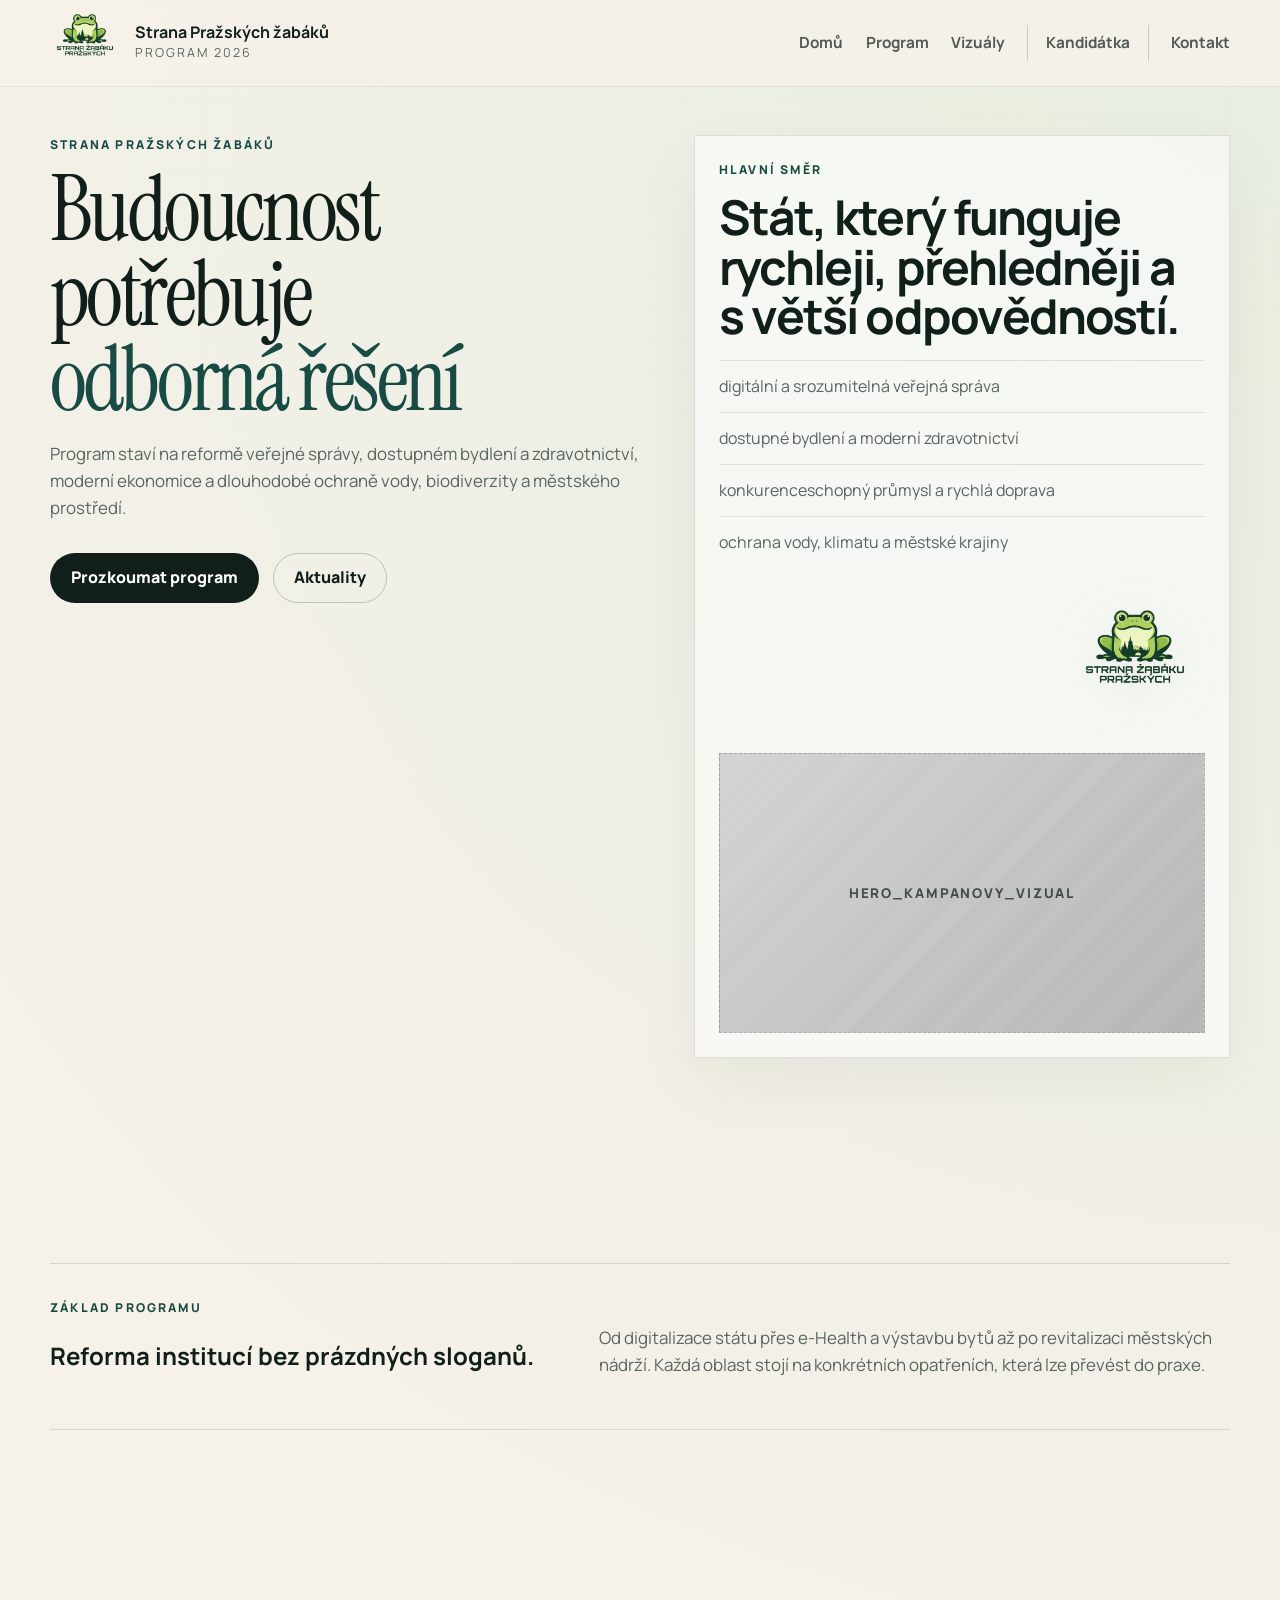
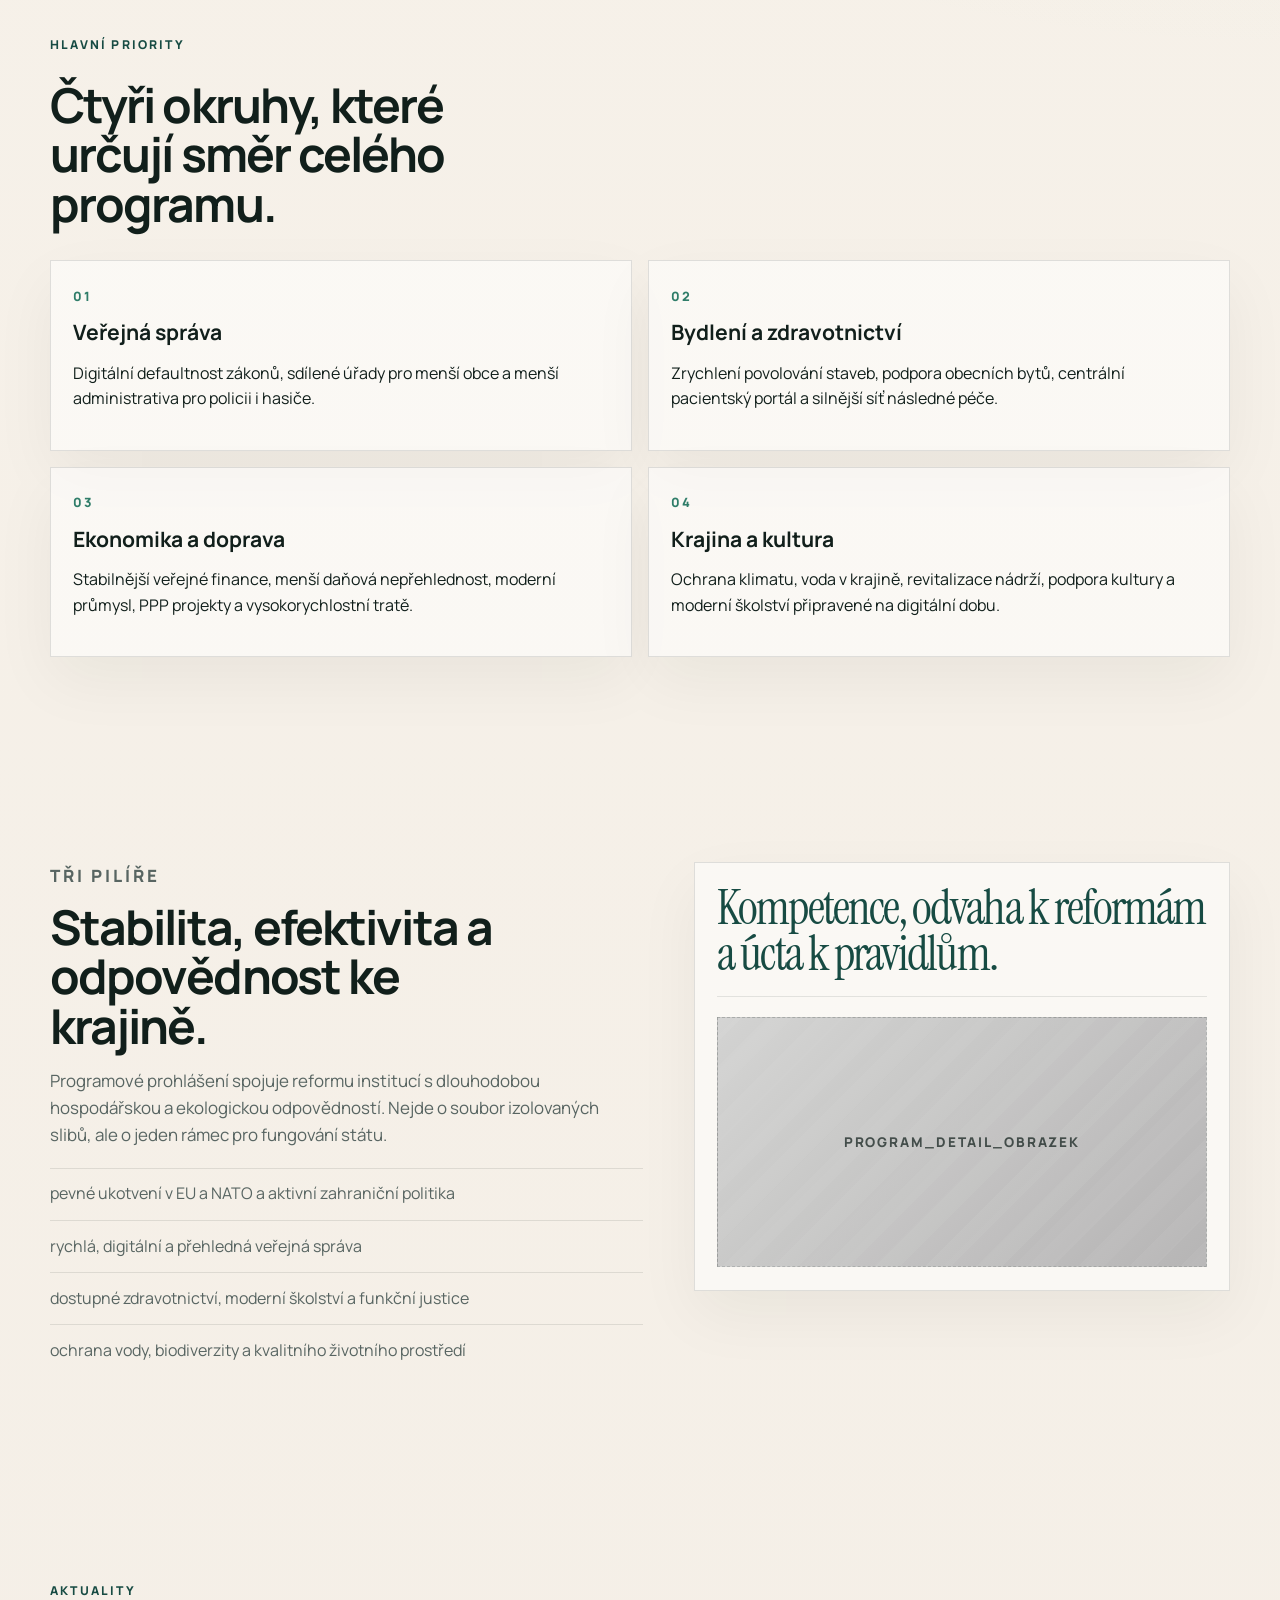
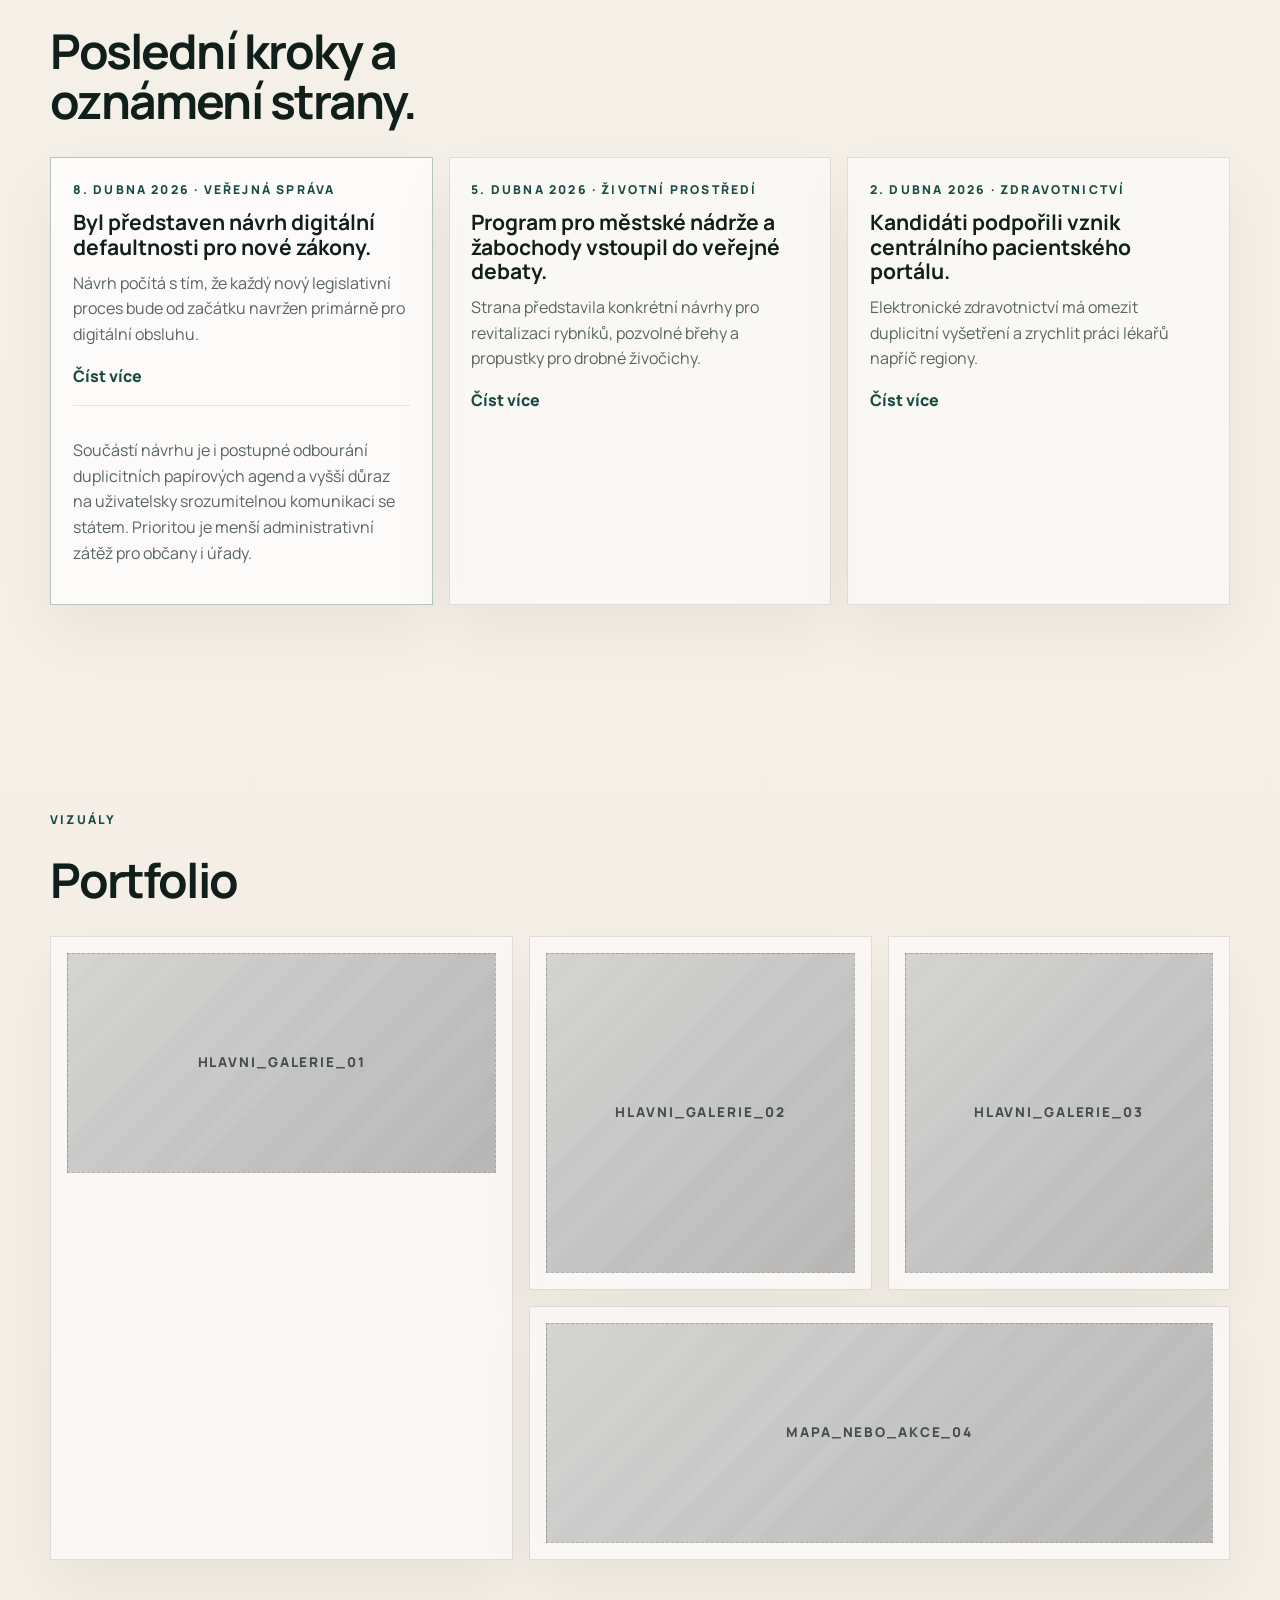
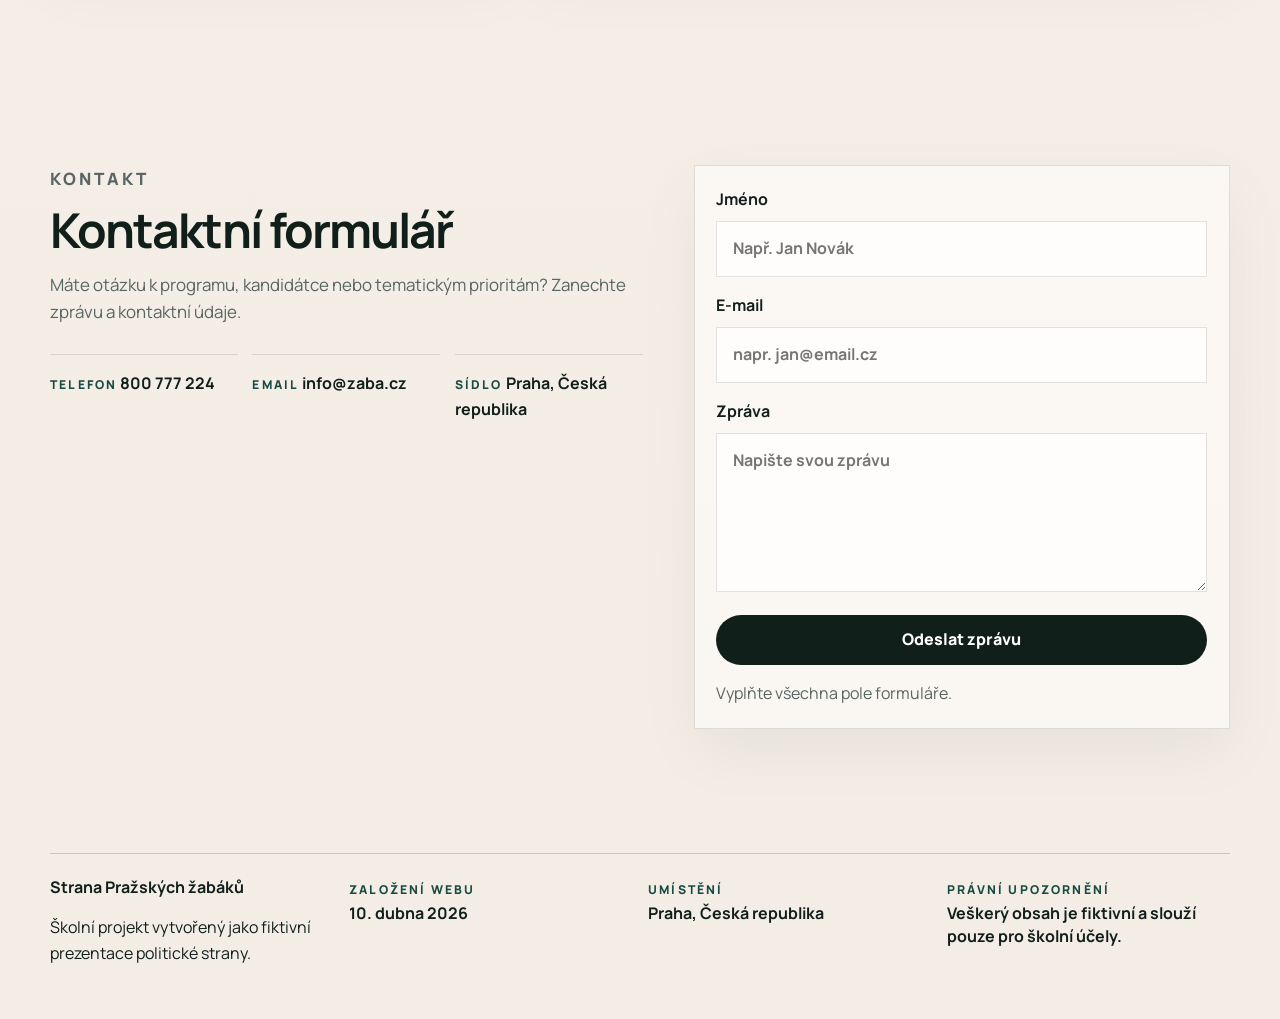
==== index.html @ 67747f06 "Initial website for Strana Prazskych zabaku" ====
<!DOCTYPE html>
<html lang="cs">
  <head>
    <meta charset="UTF-8" />
    <meta name="viewport" content="width=device-width, initial-scale=1.0" />
    <title>Strana Pražských žabáků</title>
    <meta
      name="description"
      content="Program a aktuality Strany Pražských žabáků."
    />
    <link rel="preconnect" href="https://fonts.googleapis.com" />
    <link rel="preconnect" href="https://fonts.gstatic.com" crossorigin />
    <link
      href="https://fonts.googleapis.com/css2?family=Instrument+Serif:ital@0;1&family=Manrope:wght@400;500;600;700;800&display=swap"
      rel="stylesheet"
    />
    <link rel="icon" type="image/svg+xml" href="assets/img/favicon-frog.svg" />
    <link rel="stylesheet" href="assets/css/style.css" />
    <script defer src="assets/js/main.js"></script>
  </head>
  <body id="page-top" data-page="home">
    <div class="page-shell">
      <header class="site-header">
        <div class="container header-inner">
          <a class="brand" href="index.html" aria-label="Domů">
            <img
              class="brand-logo"
              src="assets/img/logo-zabak.png"
              alt="Logo Strany Pražských žabáků"
            />
            <span class="brand-copy">
              <strong>Strana Pražských žabáků</strong>
              <small>Program 2026</small>
            </span>
          </a>

          <button
            class="nav-toggle"
            type="button"
            aria-expanded="false"
            aria-controls="site-nav"
          >
            Menu
          </button>

          <nav class="site-nav" id="site-nav" aria-label="Hlavní navigace">
            <a href="#page-top">Domů</a>
            <a href="#program">Program</a>
            <a href="#galerie">Vizuály</a>
            <a class="nav-link-featured" href="kandidatka.html">Kandidátka</a>
            <a href="#kontakt">Kontakt</a>
          </nav>
        </div>
      </header>

      <main>
        <section class="hero section snap-section" id="hero" data-reveal>
          <div class="container hero-grid">
            <div class="hero-copy">
              <p class="eyebrow">Strana Pražských žabáků</p>
              <h1>
                Budoucnost potřebuje
                <span
                  class="rotating-line"
                  data-words="moderní stát|odborná řešení|zdravou krajinu|quack quack"
                  >moderní stát</span
                >
              </h1>
              <p class="hero-lead">
                Program staví na reformě veřejné správy, dostupném bydlení a
                zdravotnictví, moderní ekonomice a dlouhodobé ochraně vody,
                biodiverzity a městského prostředí.
              </p>
              <div class="hero-actions">
                <a class="button button-primary" href="#program">Prozkoumat program</a>
                <a class="button button-secondary" href="#aktuality">Aktuality</a>
              </div>
            </div>

            <div class="hero-visual">
              <div class="hero-panel">
                <p class="panel-eyebrow">Hlavní směr</p>
                <h2>Stát, který funguje rychleji, přehledněji a s větší odpovědností.</h2>
                <ul class="panel-list">
                  <li>digitální a srozumitelná veřejná správa</li>
                  <li>dostupné bydlení a moderní zdravotnictví</li>
                  <li>konkurenceschopný průmysl a rychlá doprava</li>
                  <li>ochrana vody, klimatu a městské krajiny</li>
                </ul>
                <img
                  class="mascot-logo"
                  src="assets/img/logo-zabak.png"
                  alt="Žabácký maskot strany"
                />
                <div class="placeholder-frame">
                  <span>HERO_KAMPANOVY_VIZUAL</span>
                </div>
              </div>
            </div>
          </div>
        </section>

        <section class="section intro-band snap-section" id="program" data-reveal>
          <div class="container split-band">
            <div>
              <p class="eyebrow">Základ programu</p>
              <h2>Reforma institucí bez prázdných sloganů.</h2>
            </div>
            <p class="section-text">
              Od digitalizace státu přes e-Health a výstavbu bytů až po
              revitalizaci městských nádrží. Každá oblast stojí na konkrétních
              opatřeních, která lze převést do praxe.
            </p>
          </div>
        </section>

        <section class="section snap-section" id="priority" data-reveal>
          <div class="container">
            <div class="section-heading">
              <p class="eyebrow">Hlavní priority</p>
              <h2>Čtyři okruhy, které určují směr celého programu.</h2>
            </div>

            <div class="priority-grid">
              <article class="priority-card">
                <span class="priority-index">01</span>
                <h3>Veřejná správa</h3>
                <p>
                  Digitální defaultnost zákonů, sdílené úřady pro menší obce a
                  menší administrativa pro policii i hasiče.
                </p>
              </article>

              <article class="priority-card">
                <span class="priority-index">02</span>
                <h3>Bydlení a zdravotnictví</h3>
                <p>
                  Zrychlení povolování staveb, podpora obecních bytů, centrální
                  pacientský portál a silnější síť následné péče.
                </p>
              </article>

              <article class="priority-card">
                <span class="priority-index">03</span>
                <h3>Ekonomika a doprava</h3>
                <p>
                  Stabilnější veřejné finance, menší daňová nepřehlednost,
                  moderní průmysl, PPP projekty a vysokorychlostní tratě.
                </p>
              </article>

              <article class="priority-card">
                <span class="priority-index">04</span>
                <h3>Krajina a kultura</h3>
                <p>
                  Ochrana klimatu, voda v krajině, revitalizace nádrží,
                  podpora kultury a moderní školství připravené na digitální dobu.
                </p>
              </article>
            </div>
          </div>
        </section>

        <section class="section manifesto-section snap-section" data-reveal>
          <div class="container manifesto-grid">
            <div class="manifesto-copy">
              <p class="eyebrow">Tři pilíře</p>
              <h2>Stabilita, efektivita a odpovědnost ke krajině.</h2>
              <p>
                Programové prohlášení spojuje reformu institucí s dlouhodobou
                hospodářskou a ekologickou odpovědností. Nejde o soubor izolovaných
                slibů, ale o jeden rámec pro fungování státu.
              </p>
              <ul class="check-list">
                <li>pevné ukotvení v EU a NATO a aktivní zahraniční politika</li>
                <li>rychlá, digitální a přehledná veřejná správa</li>
                <li>dostupné zdravotnictví, moderní školství a funkční justice</li>
                <li>ochrana vody, biodiverzity a kvalitního životního prostředí</li>
              </ul>
            </div>

            <aside class="manifesto-panel">
              <div class="panel-quote">
                <p>
                  Kompetence, odvaha k reformám a úcta k pravidlům.
                </p>
              </div>
              <div class="mini-placeholder">
                <span>PROGRAM_DETAIL_OBRAZEK</span>
              </div>
            </aside>
          </div>
        </section>

        <section class="section news-section snap-section" id="aktuality" data-reveal>
          <div class="container">
            <div class="section-heading">
              <p class="eyebrow">Aktuality</p>
              <h2>Poslední kroky a oznámení strany.</h2>
            </div>

            <div class="news-layout">
              <article class="news-card is-open">
                <p class="news-meta">8. dubna 2026 · veřejná správa</p>
                <h3>Byl představen návrh digitální defaultnosti pro nové zákony.</h3>
                <p class="news-preview">
                  Návrh počítá s tím, že každý nový legislativní proces bude od
                  začátku navržen primárně pro digitální obsluhu.
                </p>
                <button class="news-toggle" type="button">Číst více</button>
                <div class="news-body">
                  <p>
                    Součástí návrhu je i postupné odbourání duplicitních papírových
                    agend a vyšší důraz na uživatelsky srozumitelnou komunikaci se
                    státem. Prioritou je menší administrativní zátěž pro občany i úřady.
                  </p>
                </div>
              </article>

              <article class="news-card">
                <p class="news-meta">5. dubna 2026 · životní prostředí</p>
                <h3>Program pro městské nádrže a žabochody vstoupil do veřejné debaty.</h3>
                <p class="news-preview">
                  Strana představila konkrétní návrhy pro revitalizaci rybníků,
                  pozvolné břehy a propustky pro drobné živočichy.
                </p>
                <button class="news-toggle" type="button">Číst více</button>
                <div class="news-body" hidden>
                  <p>
                    Opatření se týkají zejména městských a příměstských lokalit,
                    kde současná infrastruktura často přerušuje přirozenou migraci
                    obojživelníků. Cílem je spojit ochranu biodiverzity s lepší
                    kvalitou veřejného prostoru.
                  </p>
                </div>
              </article>

              <article class="news-card">
                <p class="news-meta">2. dubna 2026 · zdravotnictví</p>
                <h3>Kandidáti podpořili vznik centrálního pacientského portálu.</h3>
                <p class="news-preview">
                  Elektronické zdravotnictví má omezit duplicitní vyšetření a
                  zrychlit práci lékařů napříč regiony.
                </p>
                <button class="news-toggle" type="button">Číst více</button>
                <div class="news-body" hidden>
                  <p>
                    Návrh počítá s přístupem přes bankovní identitu a s bezpečným
                    sdílením dat se souhlasem pacienta. Zdravotnictví má podle
                    programu stát na prevenci, datech a lepší dostupnosti péče.
                  </p>
                </div>
              </article>
            </div>
          </div>
        </section>

        <section class="section gallery-section snap-section" id="galerie" data-reveal>
          <div class="container">
            <div class="section-heading">
              <p class="eyebrow">Vizuály</p>
              <h2>Portfolio</h2>
            </div>

            <div class="gallery-grid">
              <div class="visual-card large">
                <div class="image-placeholder">
                  <span>HLAVNI_GALERIE_01</span>
                </div>
              </div>
              <div class="visual-card">
                <div class="image-placeholder portrait">
                  <span>HLAVNI_GALERIE_02</span>
                </div>
              </div>
              <div class="visual-card">
                <div class="image-placeholder portrait">
                  <span>HLAVNI_GALERIE_03</span>
                </div>
              </div>
              <div class="visual-card wide">
                <div class="image-placeholder">
                  <span>MAPA_NEBO_AKCE_04</span>
                </div>
              </div>
            </div>
          </div>
        </section>

        <section class="section hotline-section snap-section" id="kontakt" data-reveal>
          <div class="container hotline-grid">
            <div class="hotline-copy">
              <p class="eyebrow">Kontakt</p>
              <h2>Kontaktní formulář</h2>
              <p>
                Máte otázku k programu, kandidátce nebo tematickým prioritám?
                Zanechte zprávu a kontaktní údaje.
              </p>
              <div class="contact-points">
                <div>
                  <span>Telefon</span>
                  <strong>800 777 224</strong>
                </div>
                <div>
                  <span>Email</span>
                  <strong>info@zaba.cz</strong>
                </div>
                <div>
                  <span>Sídlo</span>
                  <strong>Praha, Česká republika</strong>
                </div>
              </div>
            </div>

            <form class="contact-form" id="contact-form">
              <label>
                Jméno
                <input type="text" name="name" placeholder="Např. Jan Novák" required />
              </label>
              <label>
                E-mail
                <input
                  type="email"
                  name="email"
                  placeholder="napr. jan@email.cz"
                  required
                />
              </label>
              <label>
                Zpráva
                <textarea
                  name="message"
                  rows="5"
                  placeholder="Napište svou zprávu"
                  required
                ></textarea>
              </label>
              <button class="button button-primary button-full" type="submit">
                Odeslat zprávu
              </button>
              <p class="form-note" id="form-status" aria-live="polite">Vyplňte všechna pole formuláře.</p>
            </form>
          </div>
        </section>
      </main>

      <footer class="site-footer">
        <div class="container footer-grid">
          <div>
            <strong>Strana Pražských žabáků</strong>
            <p>Školní projekt vytvořený jako fiktivní prezentace politické strany.</p>
          </div>
          <div>
            <span>Založení webu</span>
            <strong>10. dubna 2026</strong>
          </div>
          <div>
            <span>Umístění</span>
            <strong>Praha, Česká republika</strong>
          </div>
          <div>
            <span>Právní upozornění</span>
            <strong>Veškerý obsah je fiktivní a slouží pouze pro školní účely.</strong>
          </div>
        </div>
      </footer>
    </div>
  </body>
</html>
---- assets/css/style.css ----
:root {
  --bg: #f5f0e8;
  --surface: #fbf7f1;
  --surface-strong: #eee7dd;
  --green-900: #174b43;
  --green-700: #2f7d69;
  --green-500: #6fcf97;
  --ink: #111f1b;
  --muted: #586562;
  --line: rgba(17, 31, 27, 0.12);
  --line-strong: rgba(17, 31, 27, 0.22);
  --shadow: 0 24px 60px rgba(17, 31, 27, 0.05);
  --radius-xl: 20px;
  --radius-lg: 12px;
  --radius-md: 8px;
  --container: min(1180px, calc(100% - 48px));
  --header-height: 86px;
}

*,
*::before,
*::after {
  box-sizing: border-box;
}

html {
  scroll-behavior: smooth;
}

body {
  margin: 0;
  font-family: "Manrope", "Segoe UI", sans-serif;
  color: var(--ink);
  background:
    radial-gradient(circle at top right, rgba(111, 207, 151, 0.12), transparent 28%),
    linear-gradient(180deg, #f7f2ea 0%, #f3ede5 100%);
  line-height: 1.6;
}

body::before {
  content: "";
  position: fixed;
  inset: 0;
  pointer-events: none;
  background:
    linear-gradient(rgba(17, 31, 27, 0.025) 1px, transparent 1px),
    linear-gradient(90deg, rgba(17, 31, 27, 0.025) 1px, transparent 1px);
  background-size: 34px 34px;
  mask-image: linear-gradient(180deg, black 0%, transparent 82%);
  opacity: 0.35;
}

img {
  display: block;
  max-width: 100%;
}

a {
  color: inherit;
  text-decoration: none;
}

button,
input,
textarea {
  font: inherit;
}

.container {
  width: var(--container);
  margin: 0 auto;
}

.site-header {
  position: sticky;
  top: 0;
  z-index: 30;
  backdrop-filter: blur(16px);
  background: rgba(247, 242, 234, 0.8);
  border-bottom: 1px solid rgba(17, 31, 27, 0.08);
}

.header-inner {
  min-height: var(--header-height);
  display: flex;
  align-items: center;
  justify-content: space-between;
  gap: 1.5rem;
  position: relative;
}

.brand {
  display: inline-flex;
  align-items: center;
  gap: 0.95rem;
  min-width: 0;
}

.brand-logo {
  width: 70px;
  height: 70px;
  object-fit: contain;
  padding: 0;
  transform: scale(1.14);
  transform-origin: center;
}

.brand-copy {
  display: grid;
  gap: 0.1rem;
}

.brand-copy strong {
  font-size: 1rem;
  line-height: 1.2;
}

.brand-copy small {
  font-size: 0.78rem;
  text-transform: uppercase;
  letter-spacing: 0.16em;
  color: var(--muted);
}

.site-nav {
  display: flex;
  align-items: center;
  gap: 1.4rem;
}

.site-nav a {
  position: relative;
  padding: 0.35rem 0;
  font-size: 0.96rem;
  font-weight: 700;
  color: rgba(17, 31, 27, 0.72);
}

.site-nav a::after {
  content: "";
  position: absolute;
  left: 0;
  right: 0;
  bottom: -0.12rem;
  height: 1px;
  background: var(--green-900);
  transform: scaleX(0);
  transform-origin: left;
  transition: transform 180ms ease;
}

.site-nav a:hover::after,
.site-nav a:focus-visible::after,
.site-nav a.is-active::after {
  transform: scaleX(1);
}

.site-nav a.is-active {
  color: var(--ink);
}

.nav-link-featured {
  padding-left: 1.1rem !important;
  padding-right: 1.1rem !important;
  border-left: 1px solid rgba(17, 31, 27, 0.18);
  border-right: 1px solid rgba(17, 31, 27, 0.18);
}

.nav-toggle {
  display: none;
  border: 1px solid var(--line);
  background: rgba(255, 255, 255, 0.35);
  color: var(--ink);
  padding: 0.7rem 0.95rem;
  border-radius: 999px;
  font-weight: 800;
}

main {
  scroll-snap-type: y proximity;
}

.snap-section {
  scroll-snap-align: start;
}

.section {
  padding: clamp(4.5rem, 8vw, 7rem) 0;
}

.hero {
  min-height: calc(100vh - var(--header-height));
  display: flex;
  align-items: flex-start;
  padding-top: clamp(2rem, 4vw, 3rem);
}

.hero-grid,
.manifesto-grid,
.hotline-grid,
.inner-hero-grid {
  display: grid;
  grid-template-columns: minmax(0, 1.05fr) minmax(360px, 0.95fr);
  gap: clamp(2rem, 4vw, 4rem);
  align-items: start;
}

.hero-copy h1,
.inner-hero h1 {
  margin: 0;
  font-family: "Instrument Serif", Georgia, serif;
  font-weight: 400;
  font-size: clamp(3.6rem, 7vw, 6.5rem);
  line-height: 0.95;
  letter-spacing: -0.04em;
  max-width: 12ch;
}

.rotating-line {
  display: inline-block;
  min-width: 8.5ch;
  color: var(--green-900);
  white-space: nowrap;
  transition:
    opacity 220ms ease,
    transform 220ms ease;
}

.rotating-line.is-changing {
  opacity: 0;
  transform: translateY(12px);
}

.hero-lead,
.section-text,
.manifesto-copy p,
.hotline-copy p,
.candidate-motto {
  font-size: 1.06rem;
  color: var(--muted);
}

.eyebrow,
.panel-eyebrow,
.news-meta,
.contact-points span,
.footer-grid span,
.candidate-role {
  margin: 0 0 0.8rem;
  text-transform: uppercase;
  letter-spacing: 0.18em;
  font-size: 0.76rem;
  font-weight: 800;
  color: var(--green-900);
}

.hero-actions {
  display: flex;
  flex-wrap: wrap;
  gap: 0.9rem;
  margin-top: 2rem;
}

.button {
  display: inline-flex;
  align-items: center;
  justify-content: center;
  min-height: 50px;
  padding: 0 1.25rem;
  border: 1px solid transparent;
  border-radius: 999px;
  font-weight: 800;
  transition:
    transform 160ms ease,
    background-color 160ms ease,
    border-color 160ms ease;
}

.button:hover,
.button:focus-visible {
  transform: translateY(-1px);
}

.button-primary {
  background: var(--ink);
  color: #fff;
}

.button-secondary {
  border-color: var(--line-strong);
  color: var(--ink);
  background: transparent;
}

.button-full {
  width: 100%;
}

.hero-panel,
.priority-card,
.manifesto-panel,
.visual-card,
.news-card,
.candidate-card,
.contact-form,
.timeline-panel {
  background: rgba(255, 255, 255, 0.54);
  border: 1px solid var(--line);
  box-shadow: var(--shadow);
}

.hero-panel {
  padding: 1.5rem;
}

.hero-panel h2,
.section-heading h2,
.manifesto-copy h2,
.hotline-copy h2,
.timeline-panel h2,
.inner-hero h1 {
  margin: 0;
}

.hero-panel h2,
.section-heading h2,
.manifesto-copy h2,
.hotline-copy h2,
.timeline-panel h2 {
  font-size: clamp(2rem, 4vw, 3rem);
  line-height: 1.03;
  letter-spacing: -0.04em;
  max-width: 16ch;
}

.panel-list,
.check-list {
  margin: 1.2rem 0 0;
  padding: 0;
  list-style: none;
}

.panel-list li,
.check-list li {
  padding: 0.8rem 0;
  border-top: 1px solid rgba(17, 31, 27, 0.1);
  color: var(--muted);
}

.candidate-points {
  margin: 1.2rem 0 0;
  padding-left: 1.25rem;
  list-style: disc;
}

.candidate-points li {
  padding: 0.45rem 0 0.45rem 0.1rem;
  color: var(--muted);
}

.mascot-logo {
  width: 140px;
  margin: 1.4rem 0 0 auto;
  filter: drop-shadow(0 14px 30px rgba(23, 75, 67, 0.08));
}

.placeholder-frame,
.image-placeholder,
.mini-placeholder {
  display: grid;
  place-items: center;
  background:
    linear-gradient(135deg, rgba(208, 208, 208, 0.9), rgba(170, 170, 170, 0.82)),
    repeating-linear-gradient(
      -45deg,
      rgba(255, 255, 255, 0.16),
      rgba(255, 255, 255, 0.16) 18px,
      rgba(0, 0, 0, 0.06) 18px,
      rgba(0, 0, 0, 0.06) 36px
    );
  border: 1px dashed rgba(17, 31, 27, 0.18);
  color: rgba(17, 31, 27, 0.72);
  text-align: center;
}

.placeholder-frame {
  min-height: 280px;
  margin-top: 1.4rem;
}

.placeholder-frame span,
.image-placeholder span,
.mini-placeholder span {
  padding: 0.7rem;
  font-size: 0.84rem;
  font-weight: 800;
  letter-spacing: 0.14em;
}

.split-band {
  display: grid;
  grid-template-columns: minmax(0, 0.9fr) minmax(0, 1.1fr);
  gap: 2rem;
  align-items: end;
  padding: 2.1rem 0;
  border-top: 1px solid var(--line);
  border-bottom: 1px solid var(--line);
}

.section-heading {
  display: grid;
  gap: 0.8rem;
  margin-bottom: 2rem;
}

.priority-grid {
  display: grid;
  grid-template-columns: repeat(2, minmax(0, 1fr));
  gap: 1rem;
}

.priority-card,
.news-card,
.candidate-card,
.contact-form {
  padding: 1.35rem;
}

.priority-card h3,
.news-card h3,
.candidate-card h3 {
  margin: 0 0 0.75rem;
  font-size: 1.32rem;
  line-height: 1.15;
}

.priority-index {
  display: inline-block;
  margin-bottom: 0.9rem;
  font-size: 0.8rem;
  font-weight: 800;
  letter-spacing: 0.18em;
  color: var(--green-700);
}

.manifesto-panel {
  padding: 1.4rem;
}

.panel-quote {
  padding-bottom: 1.2rem;
  border-bottom: 1px solid rgba(17, 31, 27, 0.1);
  font-family: "Instrument Serif", Georgia, serif;
  font-size: clamp(2rem, 4vw, 3rem);
  line-height: 0.95;
  letter-spacing: -0.04em;
  color: var(--green-900);
}

.panel-quote p {
  margin: 0;
}

.mini-placeholder {
  min-height: 250px;
  margin-top: 1.3rem;
}

.news-layout {
  display: grid;
  grid-template-columns: repeat(3, minmax(0, 1fr));
  gap: 1rem;
}

.news-meta {
  margin-bottom: 0.7rem;
}

.news-preview {
  color: var(--muted);
  margin: 0;
}

.news-toggle {
  width: fit-content;
  margin-top: 1rem;
  padding: 0;
  background: transparent;
  border: 0;
  font-weight: 800;
  color: var(--green-900);
  cursor: pointer;
}

.news-body {
  margin-top: 1rem;
  padding-top: 1rem;
  border-top: 1px solid rgba(17, 31, 27, 0.1);
  color: var(--muted);
}

.news-card.is-open {
  border-color: rgba(23, 75, 67, 0.3);
  background: rgba(255, 255, 255, 0.74);
}

.gallery-grid {
  display: grid;
  grid-template-columns: 1.15fr 0.85fr 0.85fr;
  gap: 1rem;
}

.visual-card {
  padding: 1rem;
  min-height: 220px;
}

.visual-card.large {
  grid-row: span 2;
}

.visual-card.wide {
  grid-column: span 2;
}

.image-placeholder {
  min-height: 100%;
  min-height: 220px;
}

.image-placeholder.portrait {
  min-height: 320px;
}

.image-placeholder.compact {
  min-height: 300px;
}

.contact-points {
  display: grid;
  grid-template-columns: repeat(3, minmax(0, 1fr));
  gap: 0.9rem;
  margin-top: 1.8rem;
}

.contact-points div {
  padding: 1rem 0;
  border-top: 1px solid var(--line);
}

.contact-form label {
  display: block;
  margin-bottom: 1rem;
  font-weight: 700;
}

.contact-form input,
.contact-form textarea {
  width: 100%;
  margin-top: 0.5rem;
  border: 1px solid var(--line);
  border-radius: 0;
  background: rgba(255, 255, 255, 0.72);
  color: var(--ink);
  padding: 0.9rem 0.95rem;
  outline: none;
  transition:
    border-color 160ms ease,
    background-color 160ms ease;
}

.contact-form input:focus,
.contact-form textarea:focus {
  border-color: var(--green-700);
  background: #fff;
}

.form-note {
  margin: 1rem 0 0;
  color: var(--muted);
}

.form-note.is-success {
  color: var(--green-900);
  font-weight: 700;
}

.inner-page-shell {
  background:
    radial-gradient(circle at top right, rgba(111, 207, 151, 0.1), transparent 24%),
    linear-gradient(180deg, #f7f2ea 0%, #f2ece4 100%);
}

.inner-hero {
  padding-top: clamp(5rem, 9vw, 7rem);
}

.hero-side-panel {
  display: flex;
  justify-content: flex-end;
}

.candidate-grid {
  display: grid;
  grid-template-columns: repeat(2, minmax(0, 1fr));
  gap: 1rem;
}

.candidate-top {
  display: grid;
  grid-template-columns: 180px 1fr;
  gap: 1rem;
  align-items: start;
  margin-bottom: 1rem;
}

.candidate-top .image-placeholder {
  min-height: 220px;
}

.timeline-panel {
  display: grid;
  grid-template-columns: minmax(0, 1fr) minmax(0, 1fr);
  gap: 2rem;
  padding: 2.5rem 1.25rem;
  border-top: 1px solid var(--line);
  border-bottom: 1px solid var(--line);
  box-shadow: none;
  background: transparent;
  align-items: center;
}

.site-footer {
  padding: 1.3rem 0 2.3rem;
}

.footer-grid {
  display: grid;
  grid-template-columns: repeat(4, minmax(0, 1fr));
  gap: 1rem;
  padding-top: 1.4rem;
  border-top: 1px solid rgba(17, 31, 27, 0.18);
}

.footer-grid strong {
  display: block;
  line-height: 1.45;
}

[data-reveal] {
  opacity: 0;
  transform: translateY(26px);
  transition:
    opacity 560ms ease,
    transform 560ms ease;
}

[data-reveal].is-visible {
  opacity: 1;
  transform: translateY(0);
}

@media (max-width: 1024px) {
  .hero-grid,
  .manifesto-grid,
  .hotline-grid,
  .inner-hero-grid,
  .split-band,
  .timeline-panel,
  .contact-points,
  .footer-grid,
  .news-layout,
  .candidate-grid,
  .priority-grid {
    grid-template-columns: 1fr;
  }

  .gallery-grid {
    grid-template-columns: 1fr;
  }

  .visual-card.large,
  .visual-card.wide {
    grid-row: auto;
    grid-column: auto;
  }
}

@media (max-width: 920px) {
  .nav-toggle {
    display: inline-flex;
    align-items: center;
    justify-content: center;
  }

  .site-nav {
    position: absolute;
    top: calc(100% + 0.7rem);
    left: 0;
    right: 0;
    display: none;
    flex-direction: column;
    align-items: stretch;
    gap: 0;
    padding: 0.6rem 0;
    background: rgba(247, 242, 234, 0.98);
    border: 1px solid var(--line);
  }

  .site-header.is-open .site-nav {
    display: flex;
  }

  .site-nav a {
    padding: 0.95rem 1rem;
  }

  .nav-link-featured {
    padding-left: 1rem !important;
    padding-right: 1rem !important;
    border-left: 0;
    border-right: 0;
  }

  .hero,
  .section {
    min-height: auto;
  }

  .hero-grid,
  .inner-hero-grid {
    align-items: start;
  }
}

@media (max-width: 640px) {
  :root {
    --container: min(100% - 32px, 100%);
  }

  .brand-copy small {
    display: none;
  }

  .brand-logo {
    width: 62px;
    height: 62px;
  }

  .hero-copy h1,
  .inner-hero h1 {
    font-size: clamp(3rem, 16vw, 4.5rem);
  }

  .hero-panel h2,
  .section-heading h2,
  .manifesto-copy h2,
  .hotline-copy h2,
  .timeline-panel h2 {
    font-size: clamp(1.8rem, 9vw, 2.6rem);
  }

  .candidate-top {
    grid-template-columns: 1fr;
  }

  .mascot-logo {
    margin-left: 0;
  }

  .timeline-panel {
    padding-left: 0;
    padding-right: 0;
  }
}

@media (prefers-reduced-motion: reduce) {
  html {
    scroll-behavior: auto;
  }

  * {
    animation: none !important;
    transition: none !important;
  }

  [data-reveal] {
    opacity: 1;
    transform: none;
  }
}
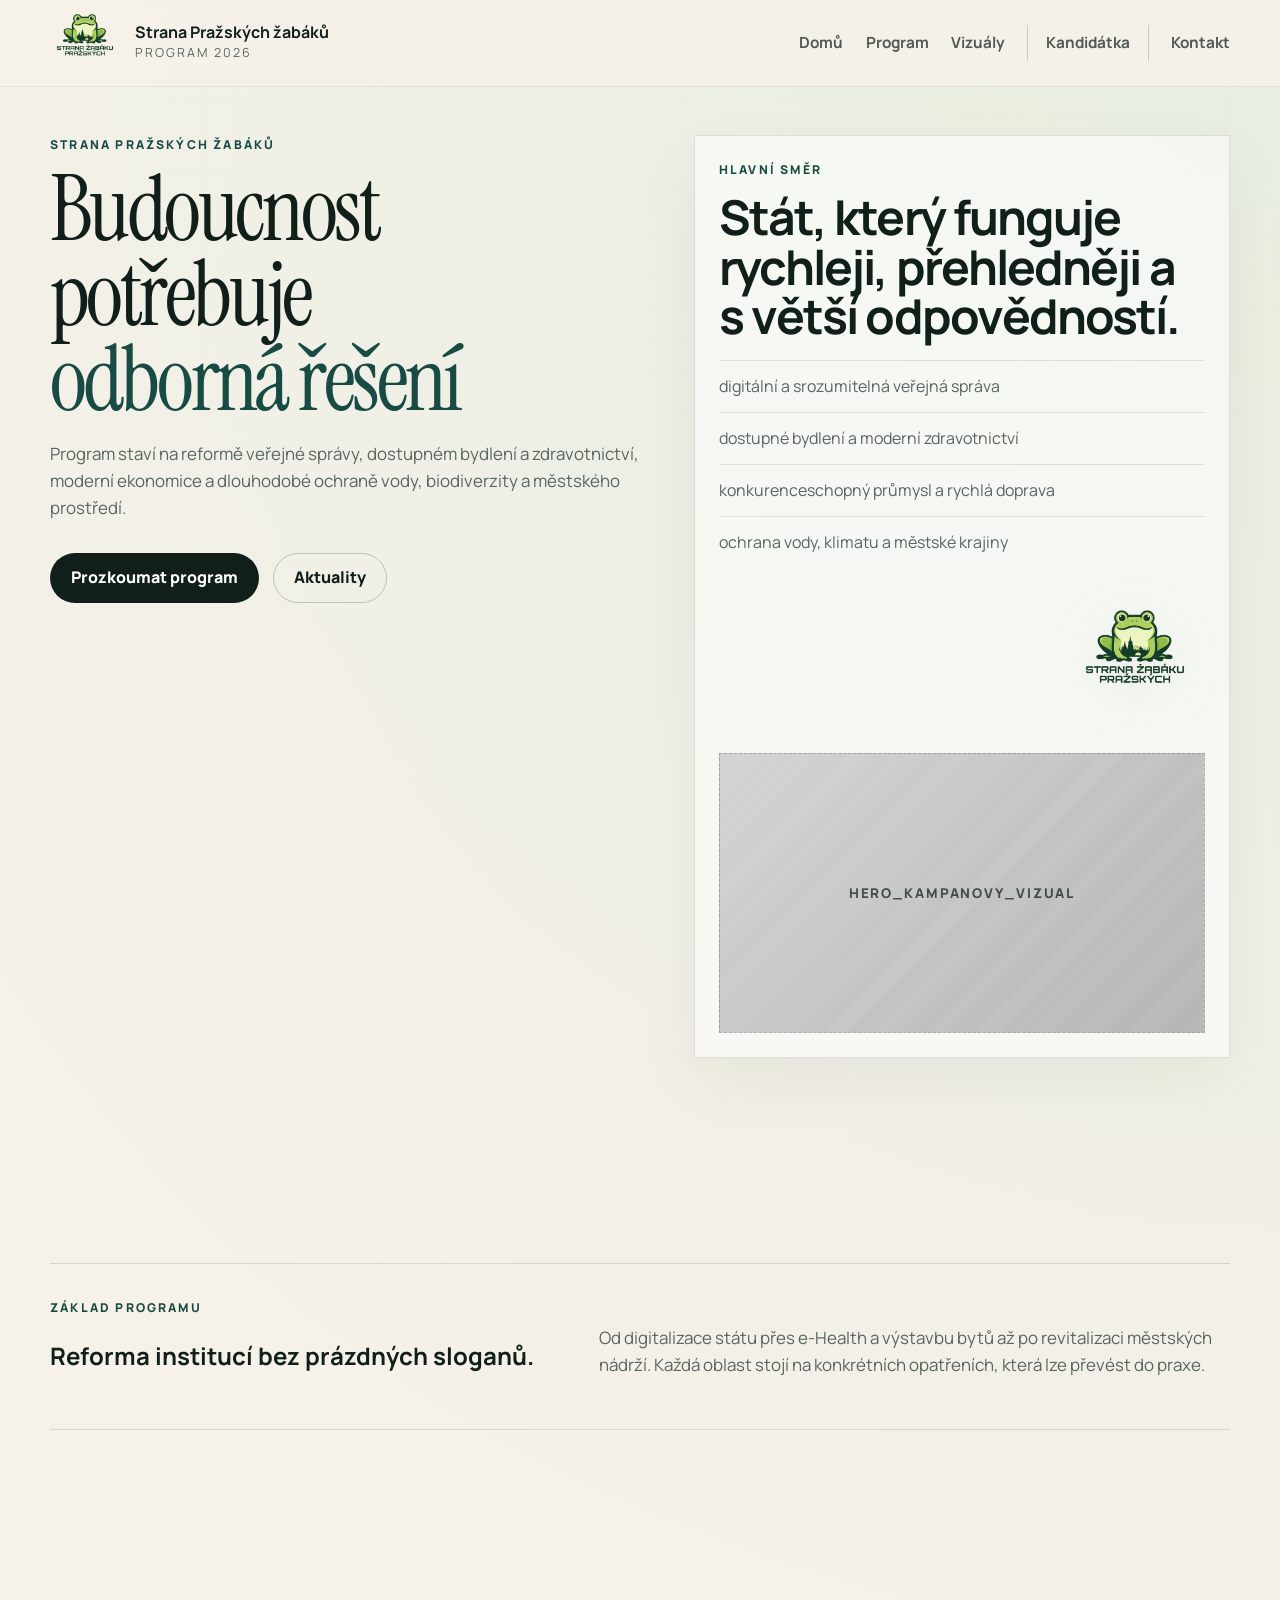
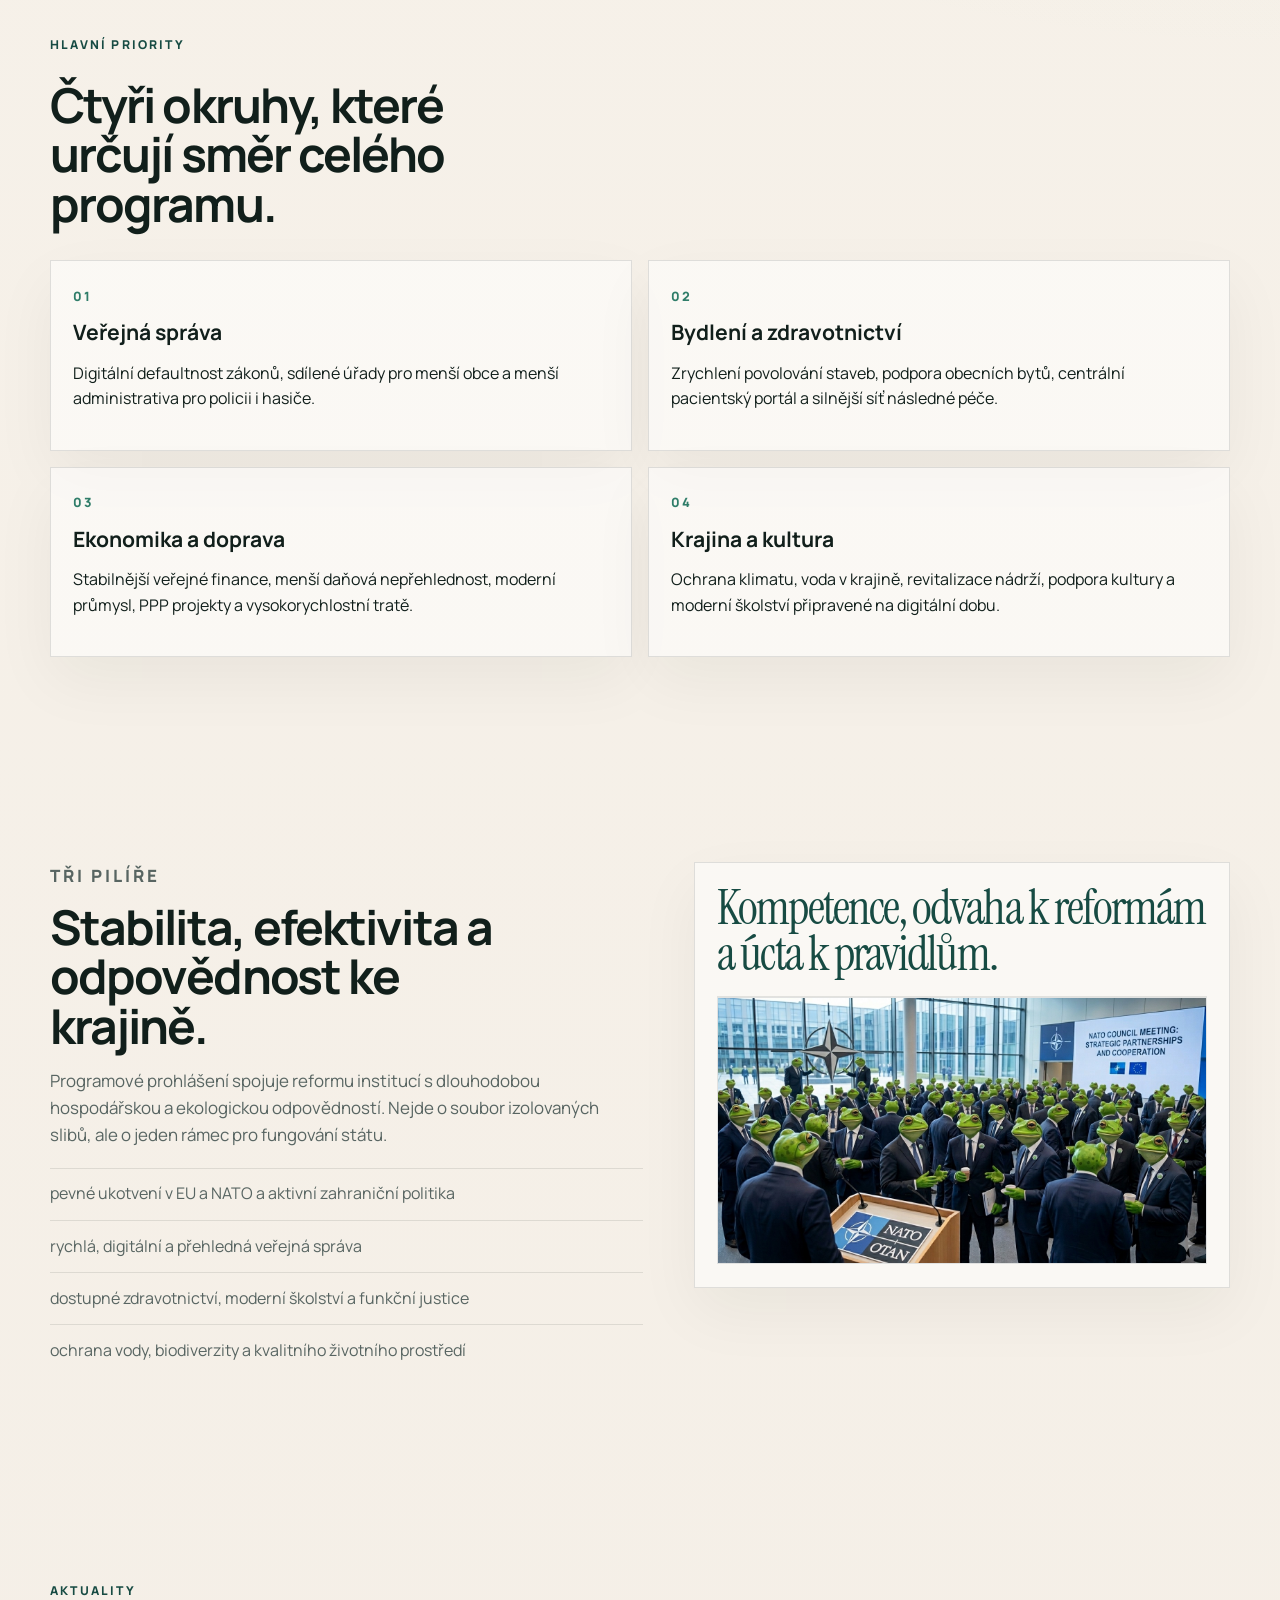
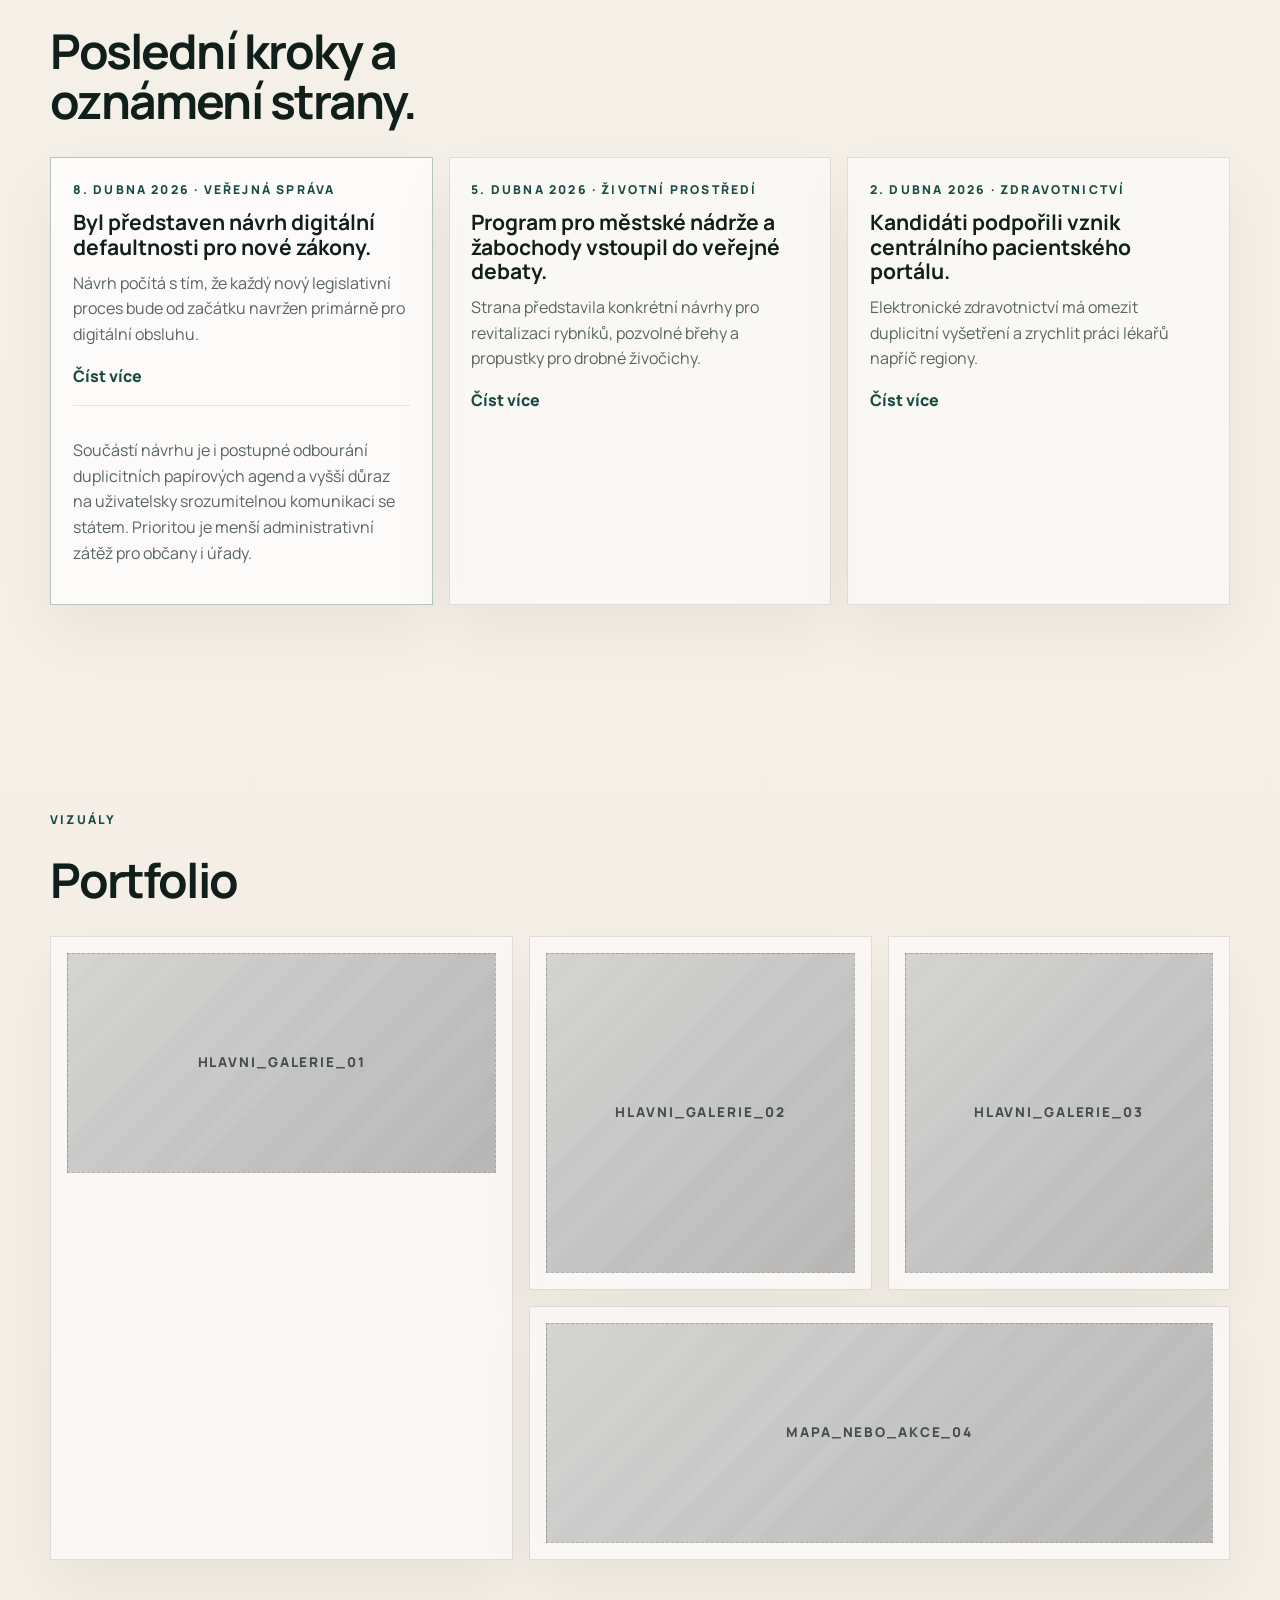
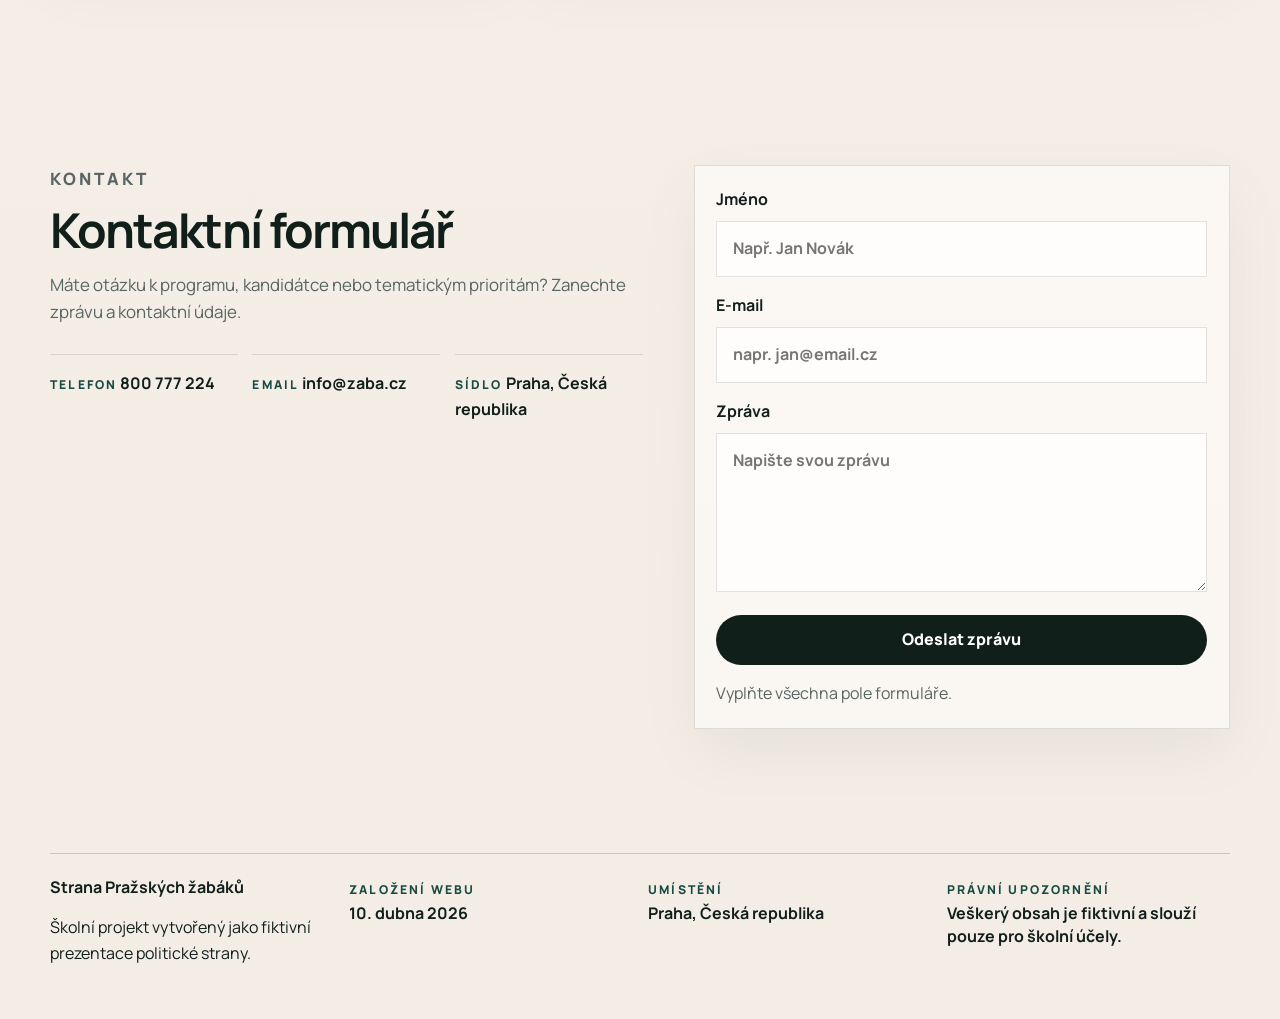
==== commit eb666956: "Add first batch of campaign images" ====
--- a/index.html
+++ b/index.html
@@ -185,8 +185,12 @@
                   Kompetence, odvaha k reformám a úcta k pravidlům.
                 </p>
               </div>
-              <div class="mini-placeholder">
-                <span>PROGRAM_DETAIL_OBRAZEK</span>
+              <div class="image-frame">
+                <img
+                  class="content-photo"
+                  src="assets/img/program-detail-obrazek.png"
+                  alt="Programový vizuál Strany Pražských žabáků"
+                />
               </div>
             </aside>
           </div>
--- a/assets/css/style.css
+++ b/assets/css/style.css
@@ -37,6 +37,21 @@
   line-height: 1.6;
 }
 
+@media (min-width: 921px) {
+  body {
+    cursor: url("../img/cursor-frog.png") 10 8, auto;
+  }
+
+  a,
+  button,
+  input,
+  textarea,
+  select,
+  label {
+    cursor: url("../img/cursor-frog.png") 10 8, pointer;
+  }
+}
+
 body::before {
   content: "";
   position: fixed;
@@ -366,7 +381,8 @@
 
 .placeholder-frame,
 .image-placeholder,
-.mini-placeholder {
+.mini-placeholder,
+.image-frame {
   display: grid;
   place-items: center;
   background:
@@ -397,6 +413,18 @@
   letter-spacing: 0.14em;
 }
 
+.image-frame {
+  overflow: hidden;
+  border: 1px solid rgba(17, 31, 27, 0.12);
+  background: rgba(255, 255, 255, 0.72);
+}
+
+.content-photo {
+  width: 100%;
+  height: 100%;
+  object-fit: cover;
+}
+
 .split-band {
   display: grid;
   grid-template-columns: minmax(0, 0.9fr) minmax(0, 1.1fr);
@@ -523,16 +551,19 @@
   grid-column: span 2;
 }
 
-.image-placeholder {
+.image-placeholder,
+.image-frame {
   min-height: 100%;
   min-height: 220px;
 }
 
-.image-placeholder.portrait {
+.image-placeholder.portrait,
+.image-frame.portrait {
   min-height: 320px;
 }
 
-.image-placeholder.compact {
+.image-placeholder.compact,
+.image-frame.compact {
   min-height: 300px;
 }
 
@@ -614,7 +645,8 @@
   margin-bottom: 1rem;
 }
 
-.candidate-top .image-placeholder {
+.candidate-top .image-placeholder,
+.candidate-top .image-frame {
   min-height: 220px;
 }
 
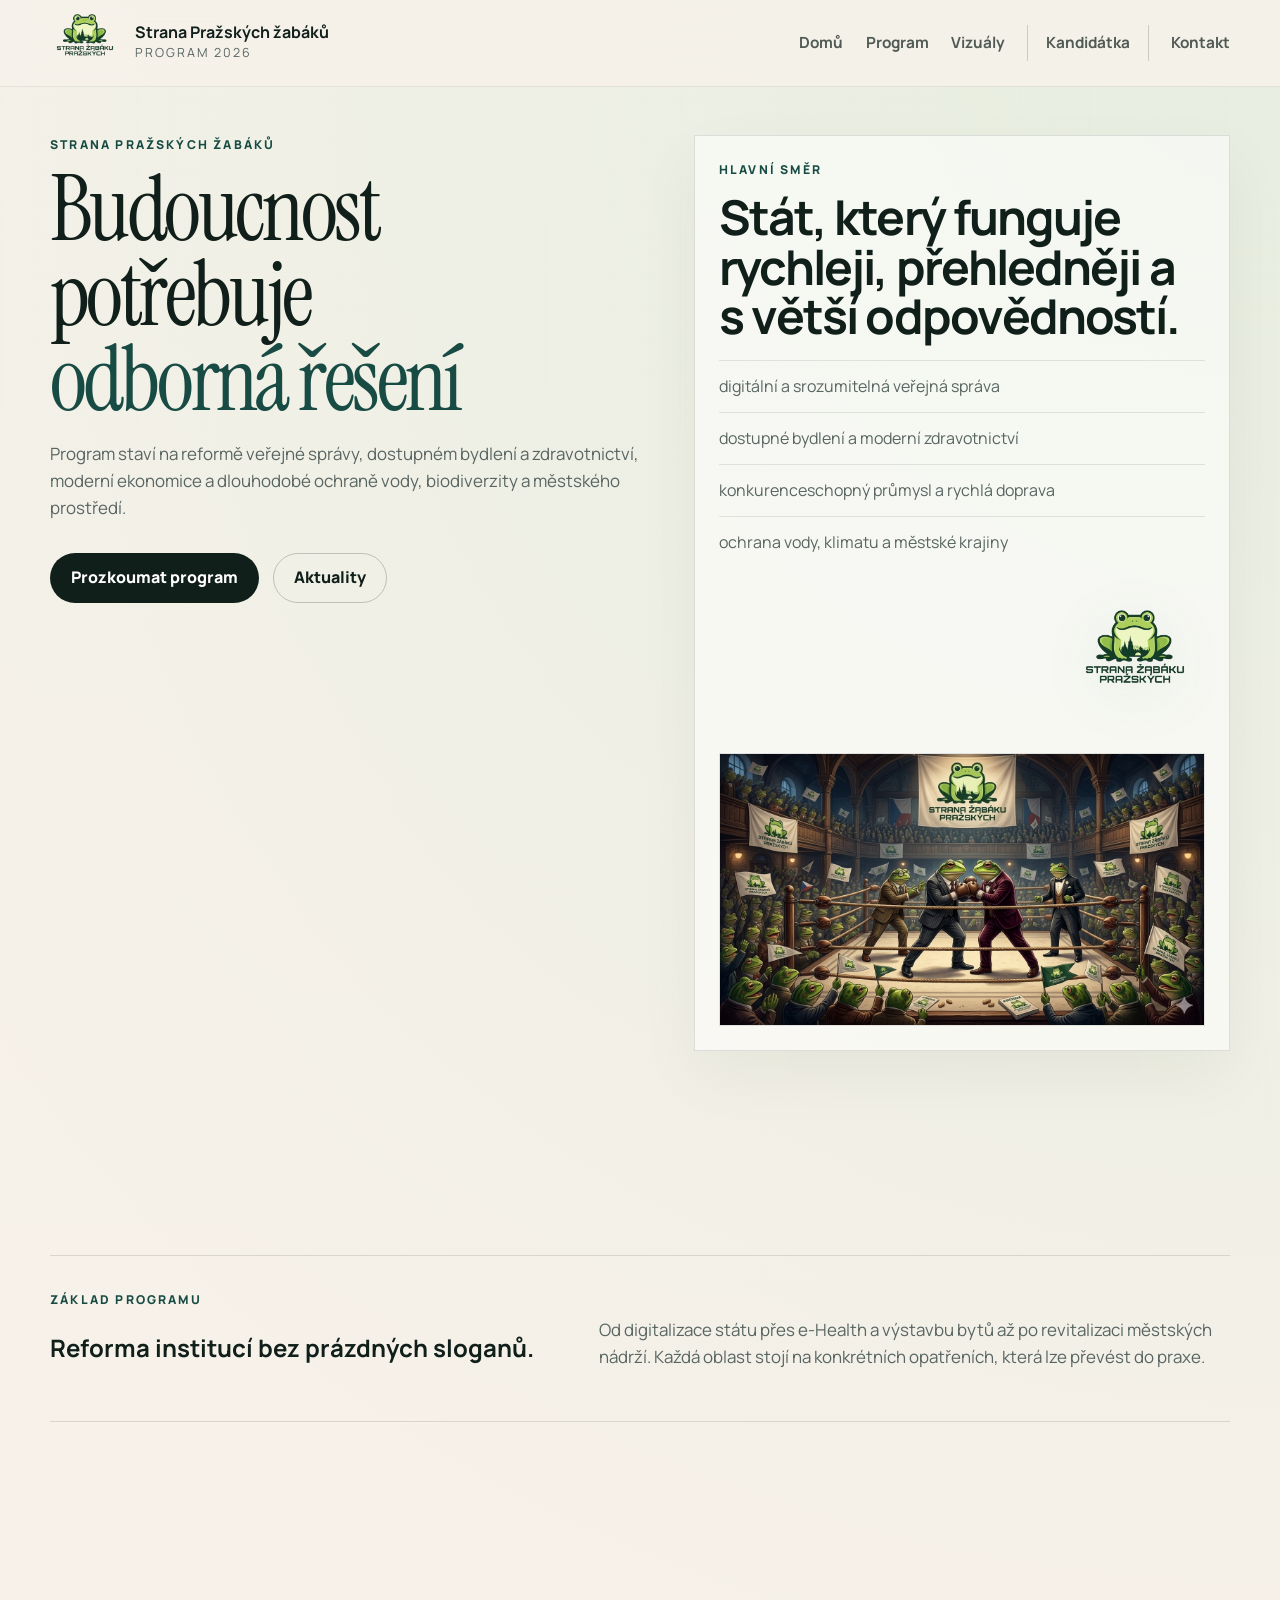
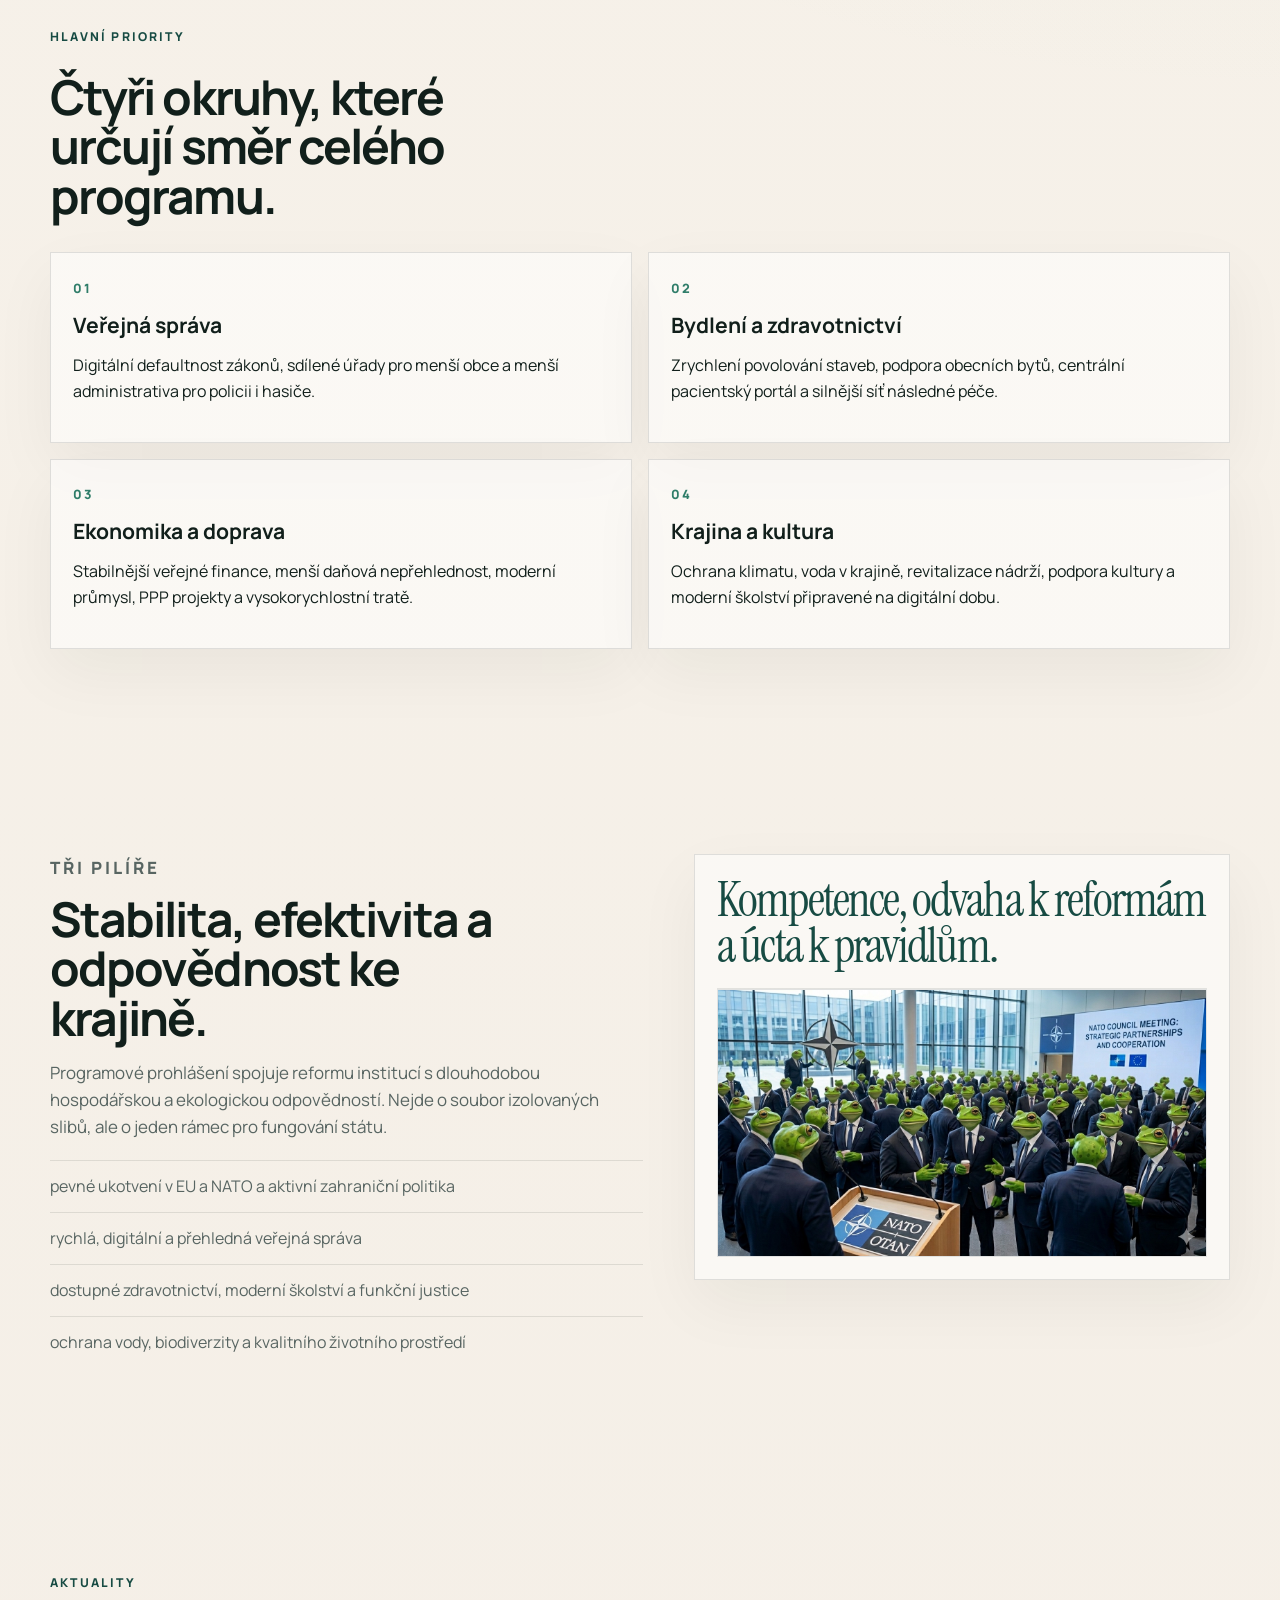
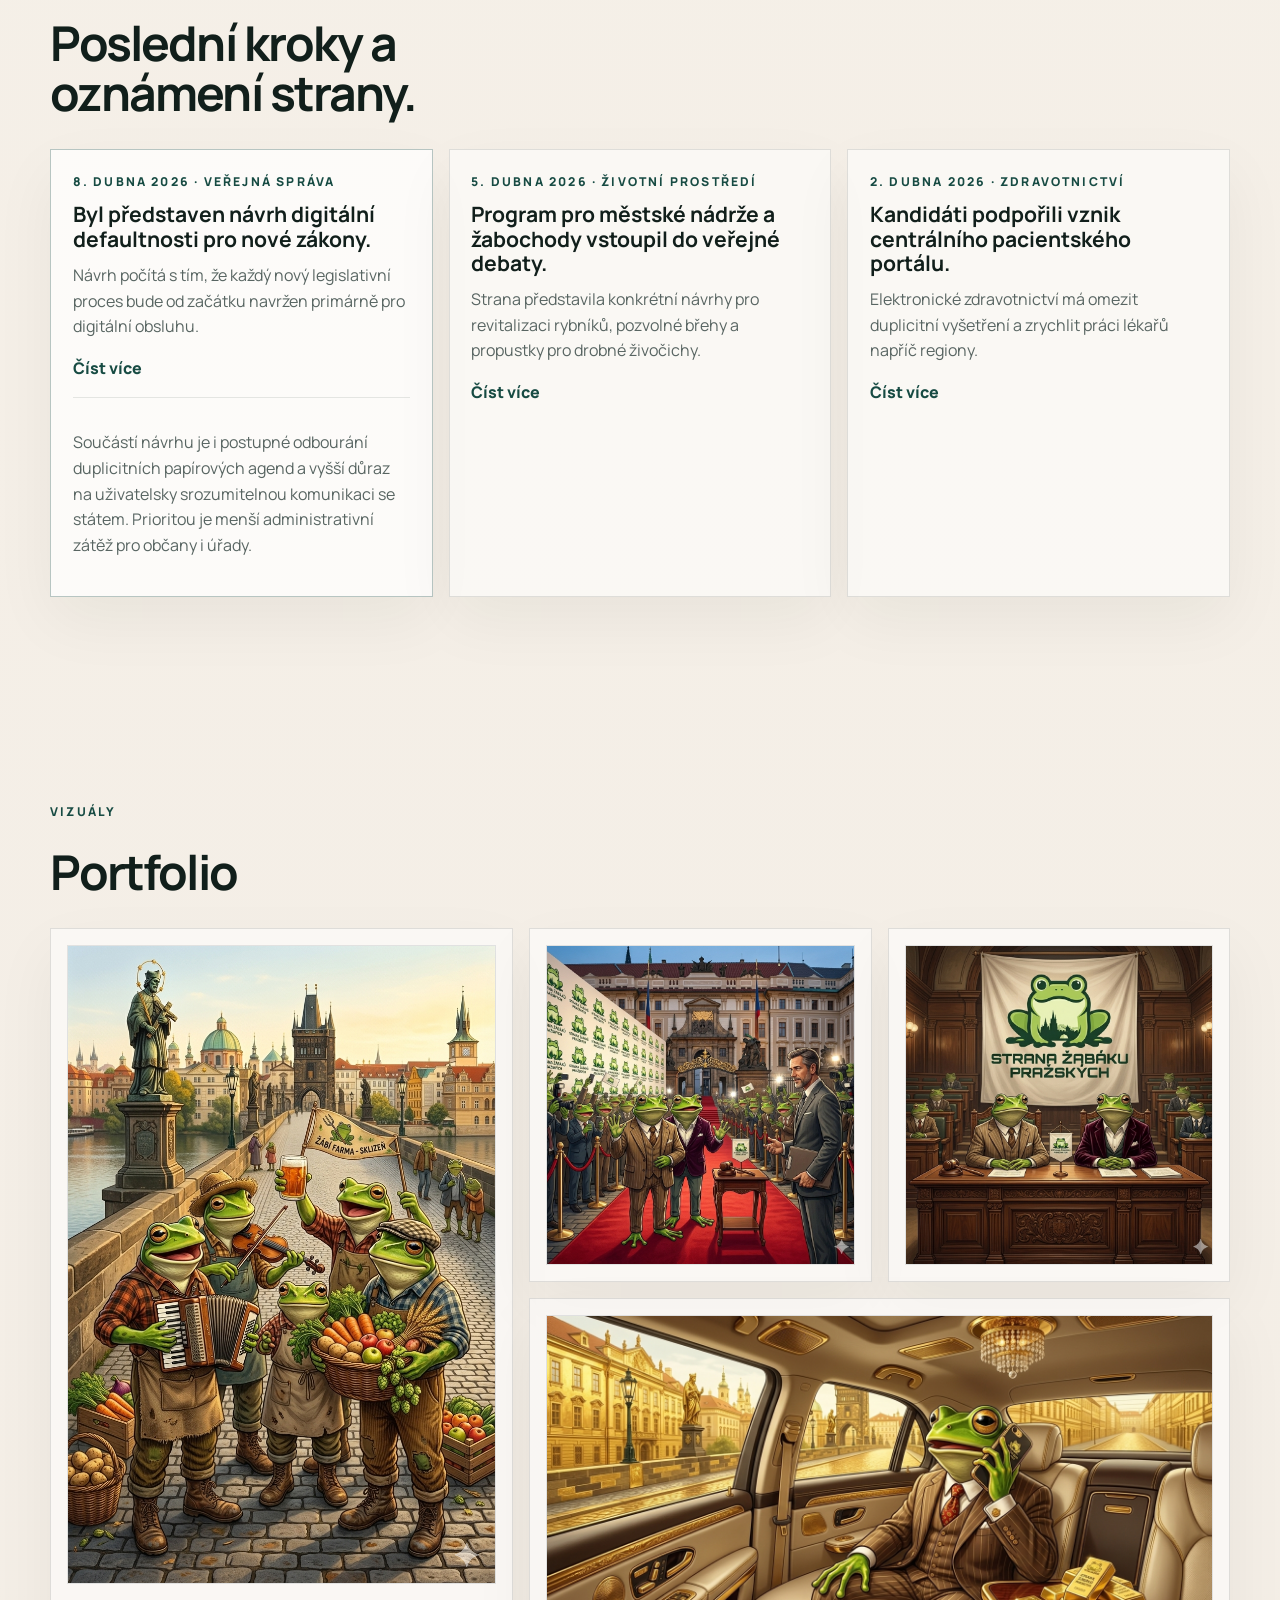
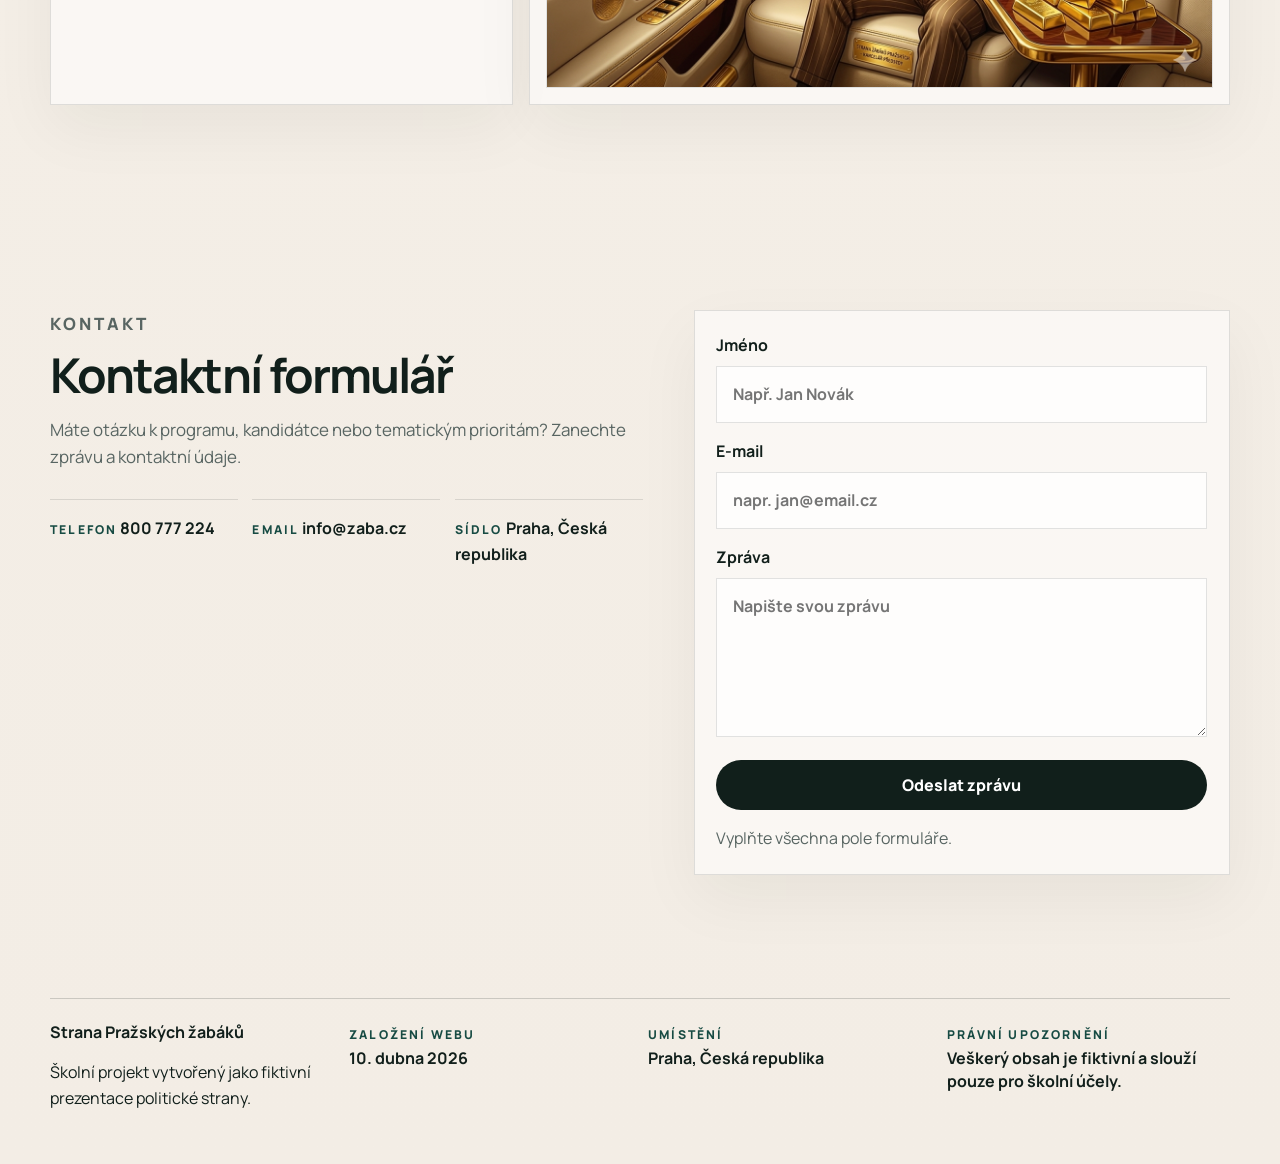
==== commit 672e8f02: "Add homepage imagery and refine mobile candidate crops" ====
--- a/index.html
+++ b/index.html
@@ -92,8 +92,12 @@
                   src="assets/img/logo-zabak.png"
                   alt="Žabácký maskot strany"
                 />
-                <div class="placeholder-frame">
-                  <span>HERO_KAMPANOVY_VIZUAL</span>
+                <div class="image-frame hero-media-frame">
+                  <img
+                    class="content-photo hero-content-photo"
+                    src="assets/img/hero-kampanovy-vizual.png"
+                    alt="Hlavní kampaňový vizuál Strany Pražských žabáků"
+                  />
                 </div>
               </div>
             </div>
@@ -268,23 +272,39 @@
 
             <div class="gallery-grid">
               <div class="visual-card large">
-                <div class="image-placeholder">
-                  <span>HLAVNI_GALERIE_01</span>
+                <div class="image-frame">
+                  <img
+                    class="content-photo"
+                    src="assets/img/hlavni-galerie-1.png"
+                    alt="Kampaňová fotografie galerie 1"
+                  />
                 </div>
               </div>
               <div class="visual-card">
-                <div class="image-placeholder portrait">
-                  <span>HLAVNI_GALERIE_02</span>
+                <div class="image-frame portrait">
+                  <img
+                    class="content-photo"
+                    src="assets/img/hlavni-galerie-2.png"
+                    alt="Kampaňová fotografie galerie 2"
+                  />
                 </div>
               </div>
               <div class="visual-card">
-                <div class="image-placeholder portrait">
-                  <span>HLAVNI_GALERIE_03</span>
+                <div class="image-frame portrait">
+                  <img
+                    class="content-photo"
+                    src="assets/img/hlavni-galerie-3.png"
+                    alt="Kampaňová fotografie galerie 3"
+                  />
                 </div>
               </div>
               <div class="visual-card wide">
-                <div class="image-placeholder">
-                  <span>MAPA_NEBO_AKCE_04</span>
+                <div class="image-frame">
+                  <img
+                    class="content-photo"
+                    src="assets/img/mapa-nebo-akce-4.png"
+                    alt="Mapa nebo akční vizuál kampaně"
+                  />
                 </div>
               </div>
             </div>
--- a/assets/css/style.css
+++ b/assets/css/style.css
@@ -404,6 +404,11 @@
   margin-top: 1.4rem;
 }
 
+.hero-media-frame {
+  min-height: 280px;
+  margin-top: 1.4rem;
+}
+
 .placeholder-frame span,
 .image-placeholder span,
 .mini-placeholder span {
@@ -641,13 +646,34 @@
   display: grid;
   grid-template-columns: 180px 1fr;
   gap: 1rem;
-  align-items: start;
+  align-items: stretch;
   margin-bottom: 1rem;
 }
 
 .candidate-top .image-placeholder,
 .candidate-top .image-frame {
-  min-height: 220px;
+  min-height: 280px;
+  height: 280px;
+}
+
+.candidate-photo {
+  object-position: center 18%;
+}
+
+.candidate-photo-irind {
+  object-position: center 12%;
+}
+
+.candidate-photo-vit {
+  object-position: center 18%;
+}
+
+.candidate-photo-adam {
+  object-position: center 16%;
+}
+
+.candidate-photo-stepan {
+  object-position: center 14%;
 }
 
 .timeline-panel {
@@ -796,6 +822,14 @@
     grid-template-columns: 1fr;
   }
 
+  .candidate-photo-vit {
+    object-position: center 10%;
+  }
+
+  .candidate-photo-adam {
+    object-position: center 8%;
+  }
+
   .mascot-logo {
     margin-left: 0;
   }
